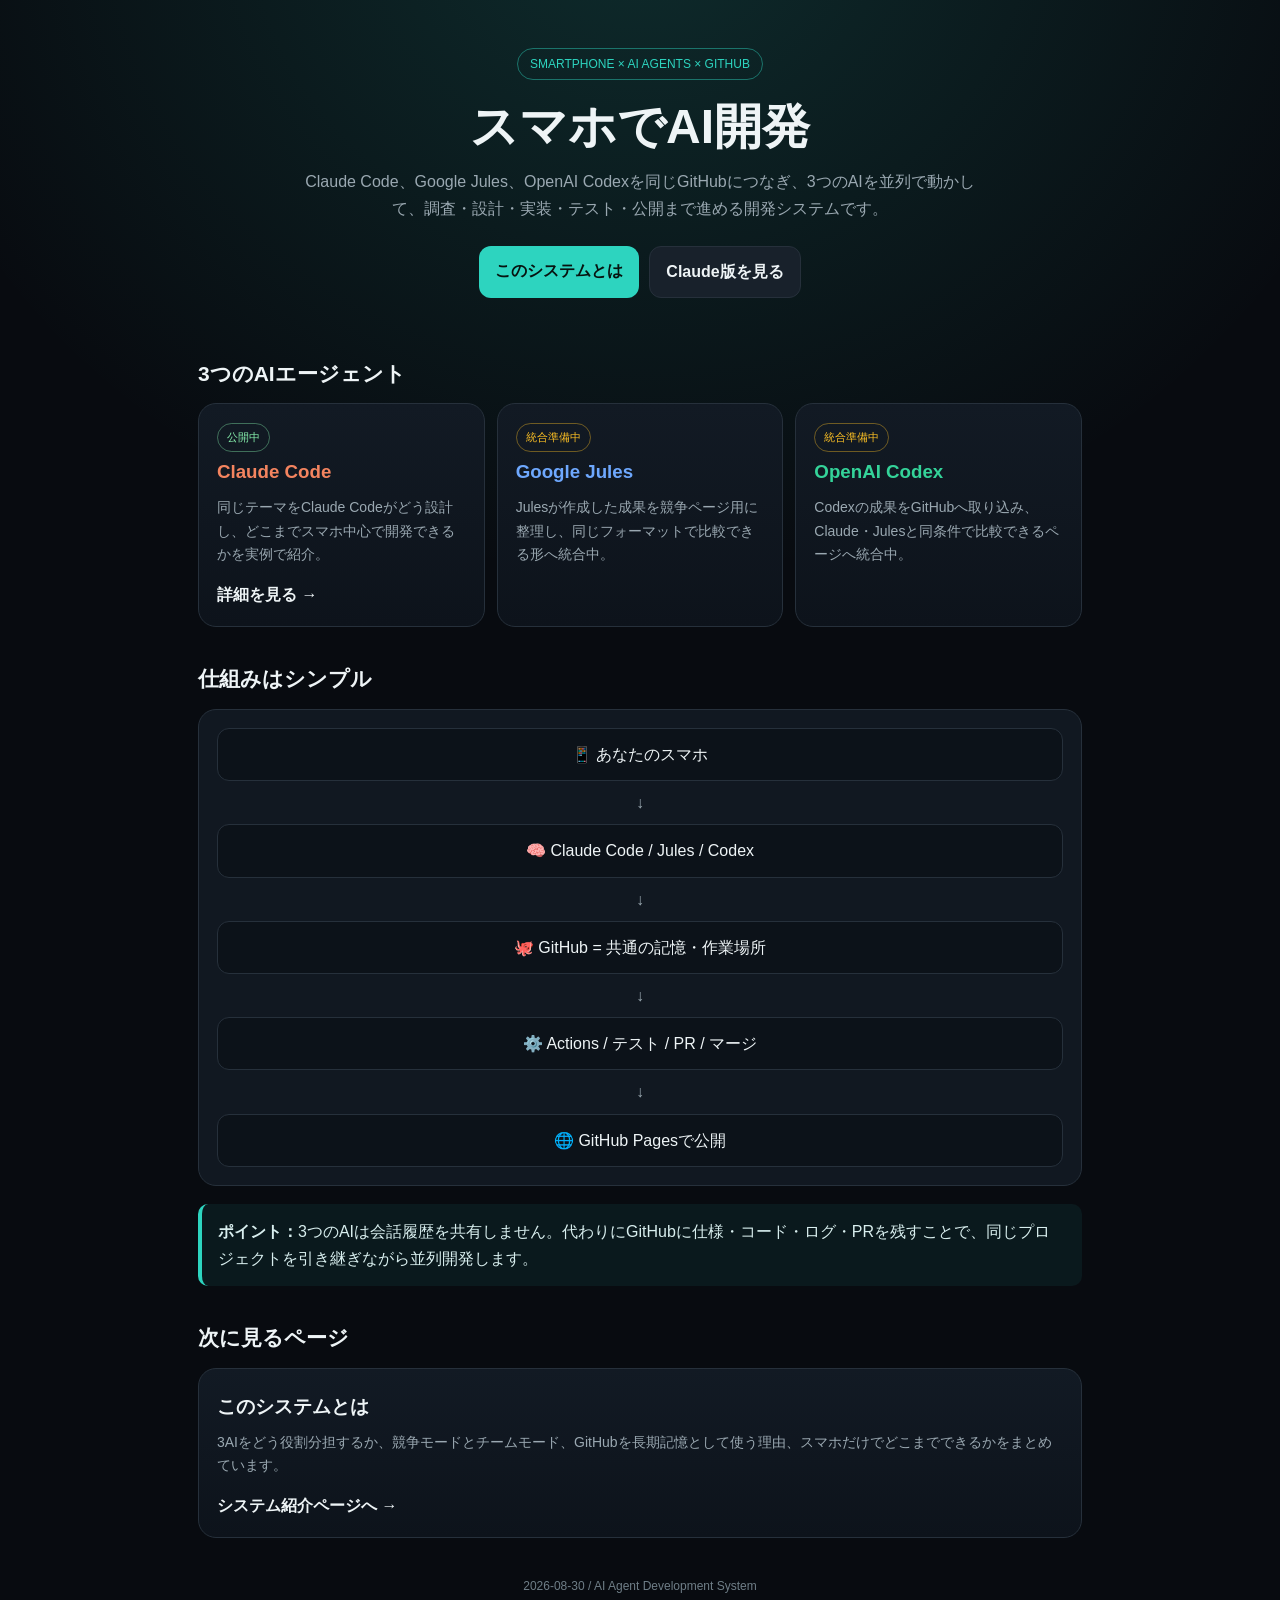
==== competitions/01-mobile-ai-dev/index.html @ c4443822 "feat: add mobile AI development landing page" ====
<!doctype html><html lang="ja"><head><meta charset="utf-8"><meta name="viewport" content="width=device-width,initial-scale=1,viewport-fit=cover"><title>スマホでAI開発</title><style>:root{color-scheme:dark;--bg:#080b10;--panel:#111821;--border:#26303b;--text:#eef4f6;--muted:#9aa8b1;--teal:#2dd4bf;--claude:#f4845f;--google:#6ea8fe;--codex:#34d399}*{box-sizing:border-box}body{margin:0;background:radial-gradient(60% 40% at 50% -5%,rgba(45,212,191,.16),transparent),var(--bg);color:var(--text);font-family:-apple-system,BlinkMacSystemFont,"Segoe UI","Noto Sans JP",sans-serif;line-height:1.7}.wrap{max-width:920px;margin:auto;padding:0 18px 56px}.hero{text-align:center;padding:48px 0 24px}.badge{display:inline-block;border:1px solid rgba(45,212,191,.45);color:var(--teal);border-radius:999px;padding:5px 12px;font-size:12px}.hero h1{font-size:clamp(30px,8vw,48px);line-height:1.2;margin:18px 0 12px}.hero p{color:var(--muted);max-width:42em;margin:auto}.cta{display:flex;gap:10px;justify-content:center;flex-wrap:wrap;margin-top:24px}.btn{display:inline-block;text-decoration:none;color:#071310;background:var(--teal);font-weight:800;padding:11px 16px;border-radius:12px}.btn.sub{background:#18212b;color:var(--text);border:1px solid var(--border)}h2{font-size:21px;margin:34px 0 12px}.grid{display:grid;grid-template-columns:1fr;gap:12px}@media(min-width:700px){.grid{grid-template-columns:repeat(3,1fr)}}.card{background:linear-gradient(180deg,#121a24,#0d131b);border:1px solid var(--border);border-radius:18px;padding:18px}.card h3{margin:4px 0 8px}.card p{font-size:14px;color:var(--muted);margin:0 0 14px}.card a{color:var(--text);text-decoration:none;font-weight:800}.status{font-size:11px;padding:4px 9px;border-radius:999px;border:1px solid var(--border);display:inline-block}.ok{color:#86efac;border-color:rgba(134,239,172,.4)}.wait{color:#fbbf24;border-color:rgba(251,191,36,.4)}.flow{background:var(--panel);border:1px solid var(--border);border-radius:18px;padding:18px}.flow-line{display:flex;flex-direction:column;gap:8px;align-items:center;text-align:center}.node{width:100%;padding:12px;border-radius:12px;background:#0c1219;border:1px solid var(--border)}.arrow{color:var(--muted)}.note{margin-top:18px;padding:14px 16px;border-left:4px solid var(--teal);background:rgba(45,212,191,.07);border-radius:10px;color:#d8eeee}.footer{margin-top:38px;color:#6f7e87;font-size:12px;text-align:center}</style></head><body><main class="wrap"><section class="hero"><span class="badge">SMARTPHONE × AI AGENTS × GITHUB</span><h1>スマホでAI開発</h1><p>Claude Code、Google Jules、OpenAI Codexを同じGitHubにつなぎ、3つのAIを並列で動かして、調査・設計・実装・テスト・公開まで進める開発システムです。</p><div class="cta"><a class="btn" href="system.html">このシステムとは</a><a class="btn sub" href="claude-code.html">Claude版を見る</a></div></section><section><h2>3つのAIエージェント</h2><div class="grid"><article class="card"><span class="status ok">公開中</span><h3 style="color:var(--claude)">Claude Code</h3><p>同じテーマをClaude Codeがどう設計し、どこまでスマホ中心で開発できるかを実例で紹介。</p><a href="claude-code.html">詳細を見る →</a></article><article class="card"><span class="status wait">統合準備中</span><h3 style="color:var(--google)">Google Jules</h3><p>Julesが作成した成果を競争ページ用に整理し、同じフォーマットで比較できる形へ統合中。</p></article><article class="card"><span class="status wait">統合準備中</span><h3 style="color:var(--codex)">OpenAI Codex</h3><p>Codexの成果をGitHubへ取り込み、Claude・Julesと同条件で比較できるページへ統合中。</p></article></div></section><section><h2>仕組みはシンプル</h2><div class="flow"><div class="flow-line"><div class="node">📱 あなたのスマホ</div><div class="arrow">↓</div><div class="node">🧠 Claude Code / Jules / Codex</div><div class="arrow">↓</div><div class="node">🐙 GitHub = 共通の記憶・作業場所</div><div class="arrow">↓</div><div class="node">⚙️ Actions / テスト / PR / マージ</div><div class="arrow">↓</div><div class="node">🌐 GitHub Pagesで公開</div></div></div><div class="note"><strong>ポイント：</strong>3つのAIは会話履歴を共有しません。代わりにGitHubに仕様・コード・ログ・PRを残すことで、同じプロジェクトを引き継ぎながら並列開発します。</div></section><section><h2>次に見るページ</h2><div class="card"><h3>このシステムとは</h3><p>3AIをどう役割分担するか、競争モードとチームモード、GitHubを長期記憶として使う理由、スマホだけでどこまでできるかをまとめています。</p><a href="system.html">システム紹介ページへ →</a></div></section><div class="footer">2026-08-30 / AI Agent Development System</div></main></body></html>
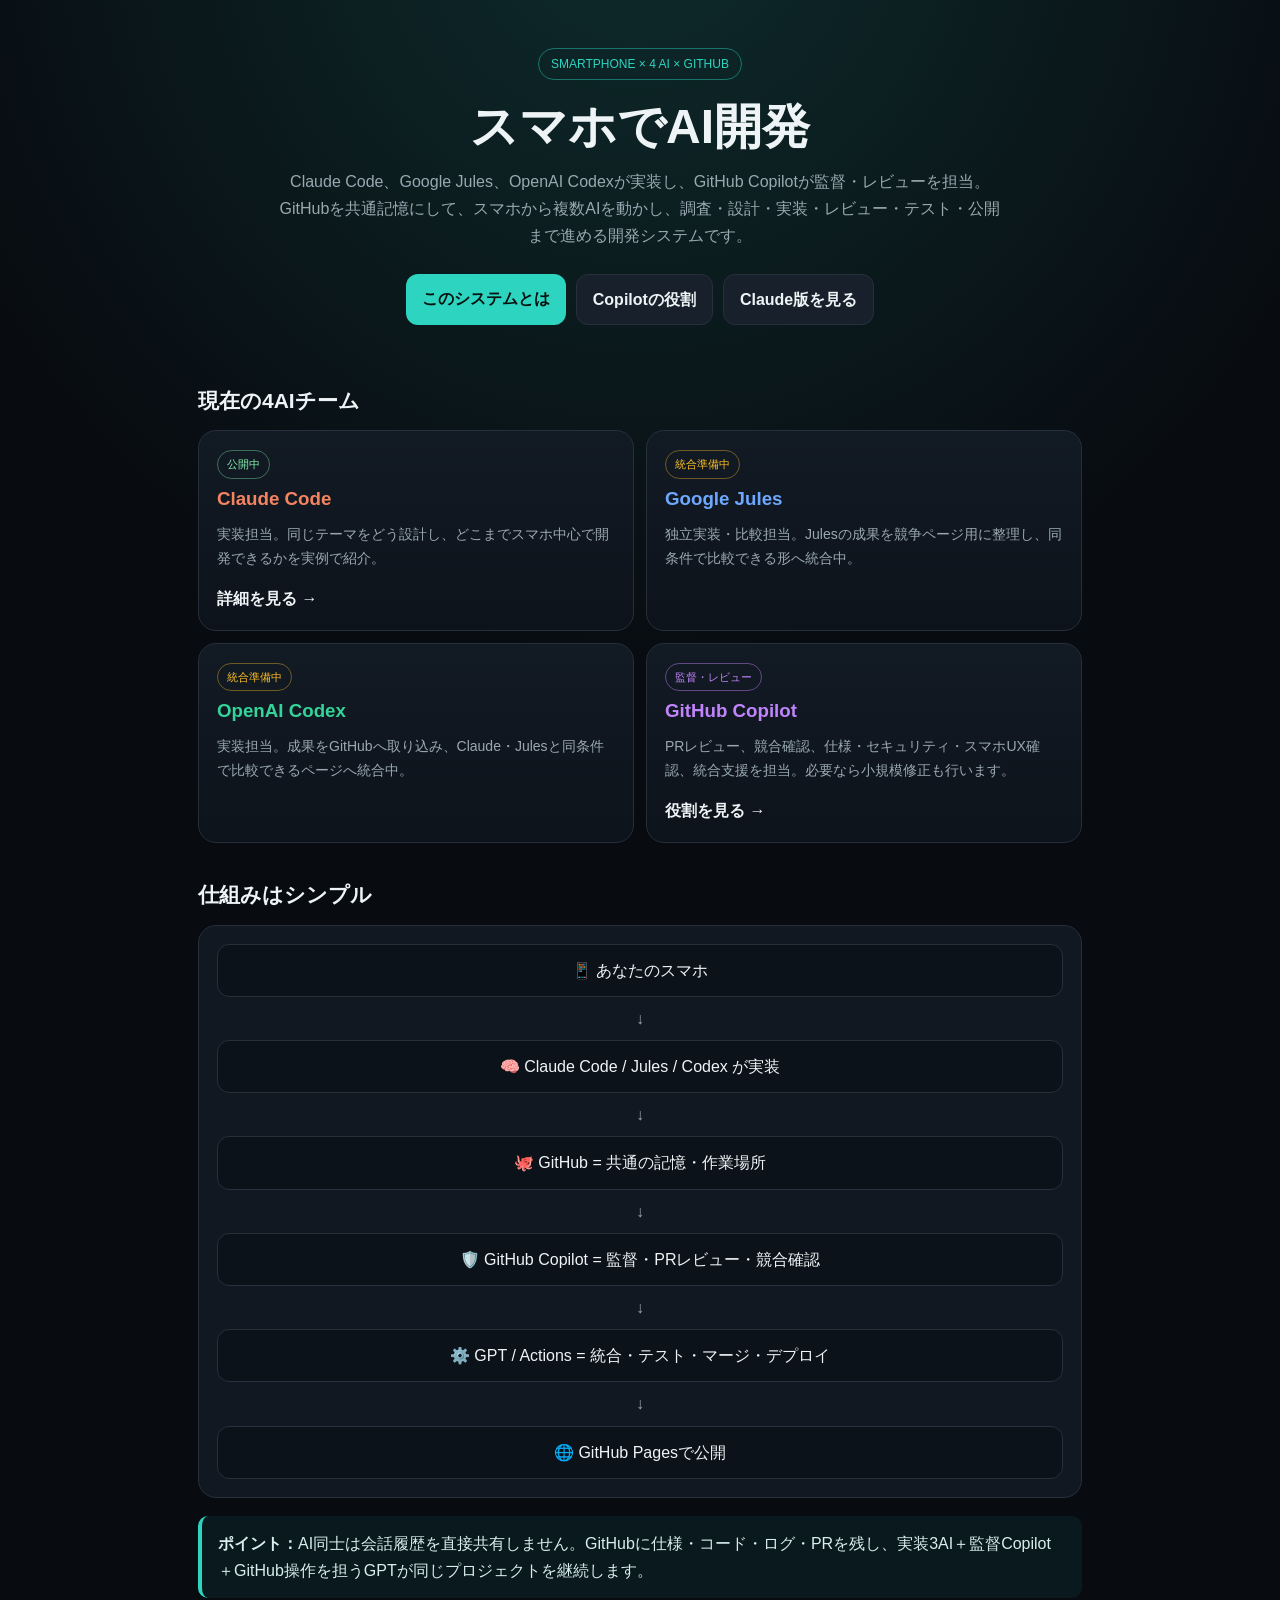
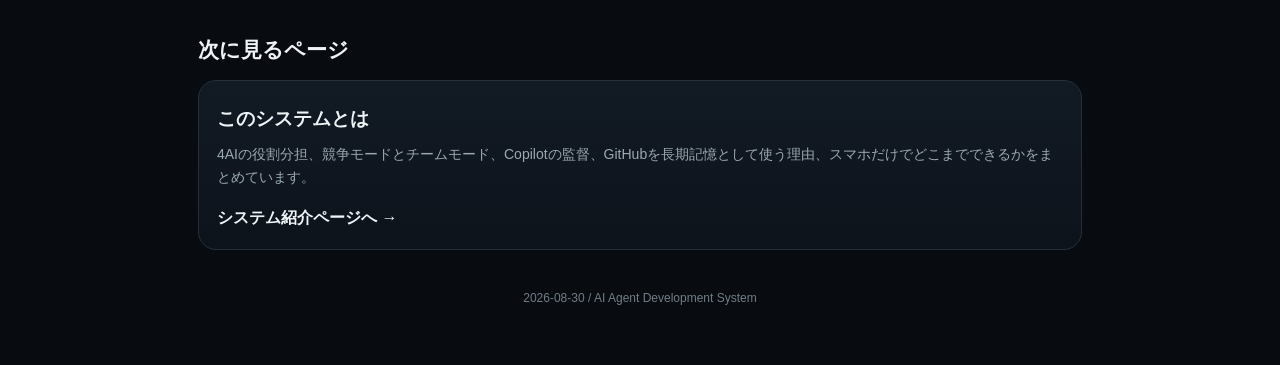
==== commit c2f7a3f4: "feat: トップを4AI体制に更新" ====
--- a/competitions/01-mobile-ai-dev/index.html
+++ b/competitions/01-mobile-ai-dev/index.html
@@ -1 +1 @@
-<!doctype html><html lang="ja"><head><meta charset="utf-8"><meta name="viewport" content="width=device-width,initial-scale=1,viewport-fit=cover"><title>スマホでAI開発</title><style>:root{color-scheme:dark;--bg:#080b10;--panel:#111821;--border:#26303b;--text:#eef4f6;--muted:#9aa8b1;--teal:#2dd4bf;--claude:#f4845f;--google:#6ea8fe;--codex:#34d399}*{box-sizing:border-box}body{margin:0;background:radial-gradient(60% 40% at 50% -5%,rgba(45,212,191,.16),transparent),var(--bg);color:var(--text);font-family:-apple-system,BlinkMacSystemFont,"Segoe UI","Noto Sans JP",sans-serif;line-height:1.7}.wrap{max-width:920px;margin:auto;padding:0 18px 56px}.hero{text-align:center;padding:48px 0 24px}.badge{display:inline-block;border:1px solid rgba(45,212,191,.45);color:var(--teal);border-radius:999px;padding:5px 12px;font-size:12px}.hero h1{font-size:clamp(30px,8vw,48px);line-height:1.2;margin:18px 0 12px}.hero p{color:var(--muted);max-width:42em;margin:auto}.cta{display:flex;gap:10px;justify-content:center;flex-wrap:wrap;margin-top:24px}.btn{display:inline-block;text-decoration:none;color:#071310;background:var(--teal);font-weight:800;padding:11px 16px;border-radius:12px}.btn.sub{background:#18212b;color:var(--text);border:1px solid var(--border)}h2{font-size:21px;margin:34px 0 12px}.grid{display:grid;grid-template-columns:1fr;gap:12px}@media(min-width:700px){.grid{grid-template-columns:repeat(3,1fr)}}.card{background:linear-gradient(180deg,#121a24,#0d131b);border:1px solid var(--border);border-radius:18px;padding:18px}.card h3{margin:4px 0 8px}.card p{font-size:14px;color:var(--muted);margin:0 0 14px}.card a{color:var(--text);text-decoration:none;font-weight:800}.status{font-size:11px;padding:4px 9px;border-radius:999px;border:1px solid var(--border);display:inline-block}.ok{color:#86efac;border-color:rgba(134,239,172,.4)}.wait{color:#fbbf24;border-color:rgba(251,191,36,.4)}.flow{background:var(--panel);border:1px solid var(--border);border-radius:18px;padding:18px}.flow-line{display:flex;flex-direction:column;gap:8px;align-items:center;text-align:center}.node{width:100%;padding:12px;border-radius:12px;background:#0c1219;border:1px solid var(--border)}.arrow{color:var(--muted)}.note{margin-top:18px;padding:14px 16px;border-left:4px solid var(--teal);background:rgba(45,212,191,.07);border-radius:10px;color:#d8eeee}.footer{margin-top:38px;color:#6f7e87;font-size:12px;text-align:center}</style></head><body><main class="wrap"><section class="hero"><span class="badge">SMARTPHONE × AI AGENTS × GITHUB</span><h1>スマホでAI開発</h1><p>Claude Code、Google Jules、OpenAI Codexを同じGitHubにつなぎ、3つのAIを並列で動かして、調査・設計・実装・テスト・公開まで進める開発システムです。</p><div class="cta"><a class="btn" href="system.html">このシステムとは</a><a class="btn sub" href="claude-code.html">Claude版を見る</a></div></section><section><h2>3つのAIエージェント</h2><div class="grid"><article class="card"><span class="status ok">公開中</span><h3 style="color:var(--claude)">Claude Code</h3><p>同じテーマをClaude Codeがどう設計し、どこまでスマホ中心で開発できるかを実例で紹介。</p><a href="claude-code.html">詳細を見る →</a></article><article class="card"><span class="status wait">統合準備中</span><h3 style="color:var(--google)">Google Jules</h3><p>Julesが作成した成果を競争ページ用に整理し、同じフォーマットで比較できる形へ統合中。</p></article><article class="card"><span class="status wait">統合準備中</span><h3 style="color:var(--codex)">OpenAI Codex</h3><p>Codexの成果をGitHubへ取り込み、Claude・Julesと同条件で比較できるページへ統合中。</p></article></div></section><section><h2>仕組みはシンプル</h2><div class="flow"><div class="flow-line"><div class="node">📱 あなたのスマホ</div><div class="arrow">↓</div><div class="node">🧠 Claude Code / Jules / Codex</div><div class="arrow">↓</div><div class="node">🐙 GitHub = 共通の記憶・作業場所</div><div class="arrow">↓</div><div class="node">⚙️ Actions / テスト / PR / マージ</div><div class="arrow">↓</div><div class="node">🌐 GitHub Pagesで公開</div></div></div><div class="note"><strong>ポイント：</strong>3つのAIは会話履歴を共有しません。代わりにGitHubに仕様・コード・ログ・PRを残すことで、同じプロジェクトを引き継ぎながら並列開発します。</div></section><section><h2>次に見るページ</h2><div class="card"><h3>このシステムとは</h3><p>3AIをどう役割分担するか、競争モードとチームモード、GitHubを長期記憶として使う理由、スマホだけでどこまでできるかをまとめています。</p><a href="system.html">システム紹介ページへ →</a></div></section><div class="footer">2026-08-30 / AI Agent Development System</div></main></body></html>+<!doctype html><html lang="ja"><head><meta charset="utf-8"><meta name="viewport" content="width=device-width,initial-scale=1,viewport-fit=cover"><title>スマホでAI開発</title><style>:root{color-scheme:dark;--bg:#080b10;--panel:#111821;--border:#26303b;--text:#eef4f6;--muted:#9aa8b1;--teal:#2dd4bf;--claude:#f4845f;--google:#6ea8fe;--codex:#34d399;--copilot:#c084fc}*{box-sizing:border-box}body{margin:0;background:radial-gradient(60% 40% at 50% -5%,rgba(45,212,191,.16),transparent),var(--bg);color:var(--text);font-family:-apple-system,BlinkMacSystemFont,"Segoe UI","Noto Sans JP",sans-serif;line-height:1.7}.wrap{max-width:920px;margin:auto;padding:0 18px 56px}.hero{text-align:center;padding:48px 0 24px}.badge{display:inline-block;border:1px solid rgba(45,212,191,.45);color:var(--teal);border-radius:999px;padding:5px 12px;font-size:12px}.hero h1{font-size:clamp(30px,8vw,48px);line-height:1.2;margin:18px 0 12px}.hero p{color:var(--muted);max-width:46em;margin:auto}.cta{display:flex;gap:10px;justify-content:center;flex-wrap:wrap;margin-top:24px}.btn{display:inline-block;text-decoration:none;color:#071310;background:var(--teal);font-weight:800;padding:11px 16px;border-radius:12px}.btn.sub{background:#18212b;color:var(--text);border:1px solid var(--border)}h2{font-size:21px;margin:34px 0 12px}.grid{display:grid;grid-template-columns:1fr;gap:12px}@media(min-width:700px){.grid{grid-template-columns:repeat(2,1fr)}}.card{background:linear-gradient(180deg,#121a24,#0d131b);border:1px solid var(--border);border-radius:18px;padding:18px}.card h3{margin:4px 0 8px}.card p{font-size:14px;color:var(--muted);margin:0 0 14px}.card a{color:var(--text);text-decoration:none;font-weight:800}.status{font-size:11px;padding:4px 9px;border-radius:999px;border:1px solid var(--border);display:inline-block}.ok{color:#86efac;border-color:rgba(134,239,172,.4)}.wait{color:#fbbf24;border-color:rgba(251,191,36,.4)}.role{color:var(--copilot);border-color:rgba(192,132,252,.45)}.flow{background:var(--panel);border:1px solid var(--border);border-radius:18px;padding:18px}.flow-line{display:flex;flex-direction:column;gap:8px;align-items:center;text-align:center}.node{width:100%;padding:12px;border-radius:12px;background:#0c1219;border:1px solid var(--border)}.arrow{color:var(--muted)}.note{margin-top:18px;padding:14px 16px;border-left:4px solid var(--teal);background:rgba(45,212,191,.07);border-radius:10px;color:#d8eeee}.footer{margin-top:38px;color:#6f7e87;font-size:12px;text-align:center}</style></head><body><main class="wrap"><section class="hero"><span class="badge">SMARTPHONE × 4 AI × GITHUB</span><h1>スマホでAI開発</h1><p>Claude Code、Google Jules、OpenAI Codexが実装し、GitHub Copilotが監督・レビューを担当。GitHubを共通記憶にして、スマホから複数AIを動かし、調査・設計・実装・レビュー・テスト・公開まで進める開発システムです。</p><div class="cta"><a class="btn" href="system.html">このシステムとは</a><a class="btn sub" href="copilot.html">Copilotの役割</a><a class="btn sub" href="claude-code.html">Claude版を見る</a></div></section><section><h2>現在の4AIチーム</h2><div class="grid"><article class="card"><span class="status ok">公開中</span><h3 style="color:var(--claude)">Claude Code</h3><p>実装担当。同じテーマをどう設計し、どこまでスマホ中心で開発できるかを実例で紹介。</p><a href="claude-code.html">詳細を見る →</a></article><article class="card"><span class="status wait">統合準備中</span><h3 style="color:var(--google)">Google Jules</h3><p>独立実装・比較担当。Julesの成果を競争ページ用に整理し、同条件で比較できる形へ統合中。</p></article><article class="card"><span class="status wait">統合準備中</span><h3 style="color:var(--codex)">OpenAI Codex</h3><p>実装担当。成果をGitHubへ取り込み、Claude・Julesと同条件で比較できるページへ統合中。</p></article><article class="card"><span class="status role">監督・レビュー</span><h3 style="color:var(--copilot)">GitHub Copilot</h3><p>PRレビュー、競合確認、仕様・セキュリティ・スマホUX確認、統合支援を担当。必要なら小規模修正も行います。</p><a href="copilot.html">役割を見る →</a></article></div></section><section><h2>仕組みはシンプル</h2><div class="flow"><div class="flow-line"><div class="node">📱 あなたのスマホ</div><div class="arrow">↓</div><div class="node">🧠 Claude Code / Jules / Codex が実装</div><div class="arrow">↓</div><div class="node">🐙 GitHub = 共通の記憶・作業場所</div><div class="arrow">↓</div><div class="node">🛡️ GitHub Copilot = 監督・PRレビュー・競合確認</div><div class="arrow">↓</div><div class="node">⚙️ GPT / Actions = 統合・テスト・マージ・デプロイ</div><div class="arrow">↓</div><div class="node">🌐 GitHub Pagesで公開</div></div></div><div class="note"><strong>ポイント：</strong>AI同士は会話履歴を直接共有しません。GitHubに仕様・コード・ログ・PRを残し、実装3AI＋監督Copilot＋GitHub操作を担うGPTが同じプロジェクトを継続します。</div></section><section><h2>次に見るページ</h2><div class="card"><h3>このシステムとは</h3><p>4AIの役割分担、競争モードとチームモード、Copilotの監督、GitHubを長期記憶として使う理由、スマホだけでどこまでできるかをまとめています。</p><a href="system.html">システム紹介ページへ →</a></div></section><div class="footer">2026-08-30 / AI Agent Development System</div></main></body></html>
